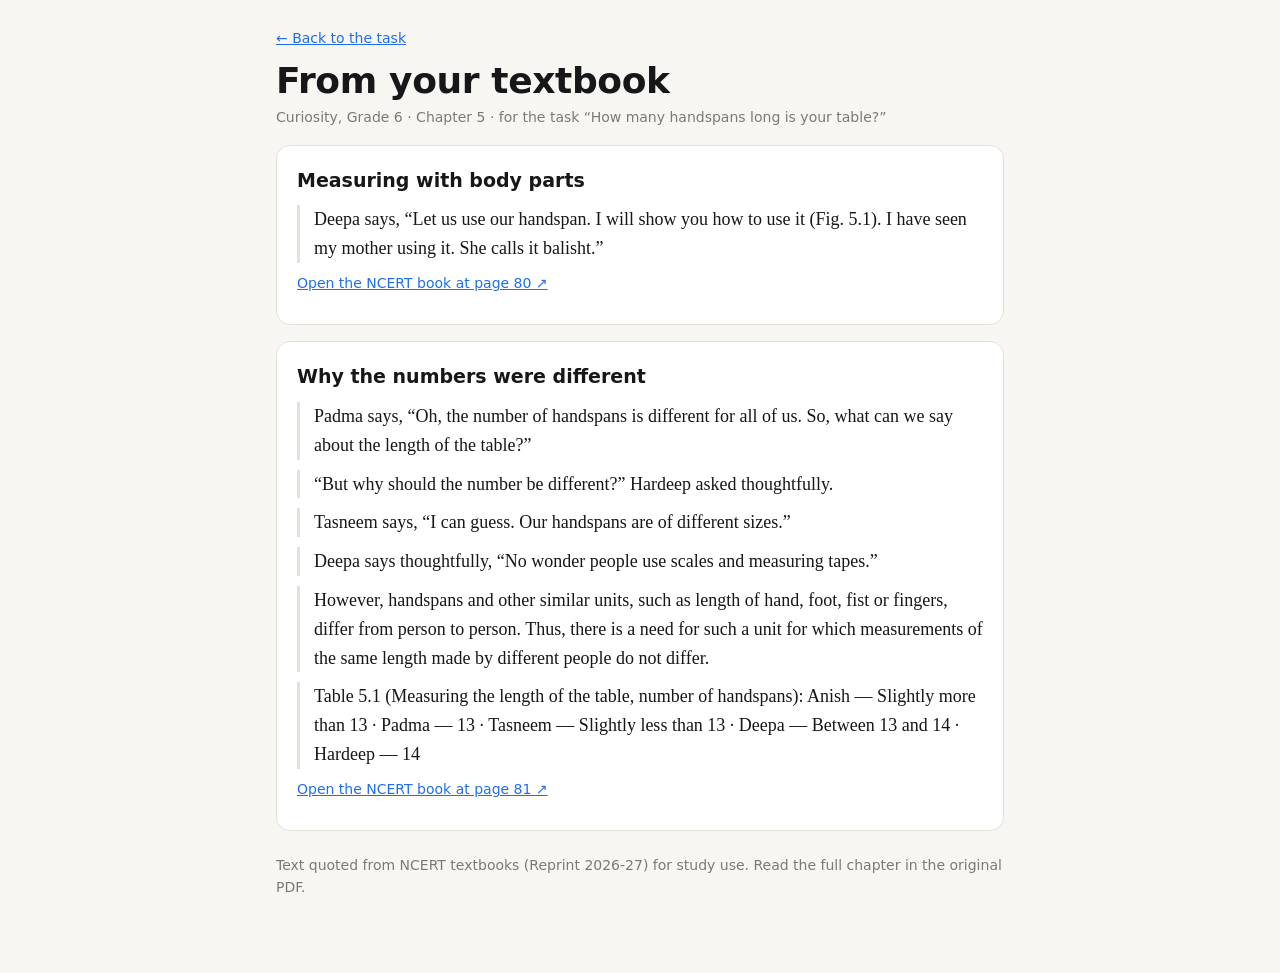
==== docs/book.html @ 21113540 "Add textbook context: passages, why-we-ask notes and highlighted book links Co-Authored-By: Claude O" ====
<!doctype html>
<html lang="en">
<head>
<meta charset="utf-8">
<meta name="viewport" content="width=device-width, initial-scale=1">
<title>From Your Textbook</title>
<meta name="description" content="The NCERT textbook passage behind each homework question, with the key sentence highlighted.">
<link rel="stylesheet" href="style.css">
<style>
.ask{border-left:3px solid var(--accent);background:var(--chip);padding:12px 14px;border-radius:0 10px 10px 0}
.ask b{display:block;margin-bottom:4px}
blockquote{margin:10px 0;padding:0 0 0 14px;border-left:3px solid var(--line);font-family:Georgia,"Times New Roman",serif;font-size:18px;line-height:1.6}
mark{background:#ffe58a;color:#17171a;padding:1px 2px;border-radius:3px;scroll-margin-top:120px}
@media (prefers-color-scheme:dark){:root:not([data-theme="light"]) mark{background:#7a5d00;color:#fff}}
.src{font-size:14px}
</style>
</head>
<body>
<main>
  <p class="muted"><a href="./" id="back">← Back to the task</a></p>
  <div id="out"></div>
  <p class="muted" style="margin-top:24px">Text quoted from NCERT textbooks (Reprint 2026-27) for study use. Read the full chapter in the original PDF.</p>
</main>
<script src="assignments.js"></script>
<script>
const esc = s => String(s ?? '').replace(/[&<>"]/g, c => ({ '&': '&amp;', '<': '&lt;', '>': '&gt;', '"': '&quot;' }[c]));
const q = new URLSearchParams(location.search), A = ASSIGNMENTS.find(a => a.id === q.get('a')) || ASSIGNMENTS[0];
const Q = A.questions.find(x => x.id === q.get('q')), ref = Q && Q.ref;
document.getElementById('back').href = './#' + A.id;
document.title = `${A.book.title}: From Your Textbook`;
const mark = p => {
  const t = esc(p);
  if (!ref || !p.includes(ref)) return t;
  return t.replace(esc(ref), `<mark id="hl">${esc(ref)}</mark>`);
};
let refSection = null;
document.getElementById('out').innerHTML = `
  <h1>From your textbook</h1>
  <p class="muted">${esc(A.book.title)} · for the task “${esc(A.title)}”</p>
  ${Q ? `<div class="ask"><b>${esc(Q.phase)}: ${esc(Q.label)}</b>${esc(Q.why || '')}</div>` : ''}
  ${A.book.sections.map(s => {
    const hit = ref && s.paras.some(p => p.includes(ref));
    if (hit) refSection = s;
    return `<section class="card"><h2 style="font-size:19px">${esc(s.heading)}</h2>
      ${s.paras.map(p => `<blockquote>${mark(p)}</blockquote>`).join('')}
      <p class="src"><a href="${A.book.pdf}#page=${s.page}" target="_blank" rel="noopener">Open the NCERT book at page ${s.printed} ↗</a></p></section>`;
  }).join('')}`;
const h = document.getElementById('hl');
if (h) setTimeout(() => h.scrollIntoView({ block: 'center' }), 50);
</script>
</body>
</html>
---- docs/style.css ----
:root{
  color-scheme:light;
  --bg:#f7f6f2; --surface:#ffffff; --line:#e4e1d8; --ink:#17171a; --ink-2:#4f4e4a; --ink-3:#7c7a73;
  --accent:#1f6feb; --accent-ink:#ffffff; --ok:#15803d; --ok-bg:#e7f6ec; --warn:#b45309; --warn-bg:#fdf3e4; --chip:#f0eee8;
}
@media (prefers-color-scheme:dark){
  :root:not([data-theme="light"]){
    color-scheme:dark;
    --bg:#121214; --surface:#1b1b1e; --line:#303034; --ink:#f1f0ec; --ink-2:#c6c4bd; --ink-3:#97958d;
    --accent:#5b9bff; --accent-ink:#0b0b0d; --ok:#6fdc96; --ok-bg:#12301e; --warn:#f2b067; --warn-bg:#33240f; --chip:#26262a;
  }
}
:root[data-theme="dark"]{
  color-scheme:dark;
  --bg:#121214; --surface:#1b1b1e; --line:#303034; --ink:#f1f0ec; --ink-2:#c6c4bd; --ink-3:#97958d;
  --accent:#5b9bff; --accent-ink:#0b0b0d; --ok:#6fdc96; --ok-bg:#12301e; --warn:#f2b067; --warn-bg:#33240f; --chip:#26262a;
}
*{box-sizing:border-box}
body{margin:0;background:var(--bg);color:var(--ink);font:17px/1.55 system-ui,-apple-system,"Segoe UI",Roboto,"Noto Sans",sans-serif}
main{max-width:760px;margin:0 auto;padding:28px 16px 64px}
h1{font-size:clamp(26px,5vw,36px);line-height:1.15;margin:0 0 6px;letter-spacing:-.01em}
h2{font-size:22px;margin:0 0 8px}
h3{font-size:17px;margin:18px 0 6px}
p{margin:0 0 10px}
a{color:var(--accent)}
.muted{color:var(--ink-3);font-size:14px}
.card{background:var(--surface);border:1px solid var(--line);border-radius:14px;padding:20px;margin-top:16px}
.row{display:flex;gap:10px;flex-wrap:wrap;align-items:end}
.row>*{flex:1 1 140px;min-width:0}
label{display:block;font-size:14px;font-weight:600;color:var(--ink-2);margin-bottom:4px}
input,select{width:100%;font:inherit;padding:11px 12px;border:1px solid var(--line);border-radius:10px;background:var(--bg);color:var(--ink)}
input:focus,select:focus{outline:2px solid var(--accent);outline-offset:1px}
button{font:inherit;font-weight:700;padding:12px 18px;border-radius:10px;border:0;background:var(--accent);color:var(--accent-ink);cursor:pointer;min-height:46px}
button.ghost{background:transparent;color:var(--accent);border:1px solid var(--line)}
button:disabled{opacity:.5;cursor:default}
.chip{display:inline-block;font-size:12px;font-weight:700;padding:3px 8px;border-radius:999px;background:var(--chip);color:var(--ink-2);margin-right:6px}
.tasks{display:grid;grid-template-columns:repeat(auto-fill,minmax(220px,1fr));gap:12px;margin-top:12px}
.task{display:block;text-align:left;background:var(--surface);color:var(--ink);border:1px solid var(--line);border-radius:12px;padding:14px;font-weight:400}
.task b{display:block;margin-top:6px;font-size:16px;line-height:1.3}
.task.done{border-color:var(--ok)}
.step{display:flex;gap:12px;align-items:flex-start;margin:8px 0}
.num{flex:0 0 28px;height:28px;border-radius:50%;background:var(--chip);font-weight:800;display:grid;place-items:center;font-size:14px}
.big{font-size:30px;font-weight:800;letter-spacing:-.01em}
.opts{display:flex;flex-wrap:wrap;gap:8px}
.opts button{background:var(--chip);color:var(--ink);font-weight:600}
.opts button.sel{background:var(--accent);color:var(--accent-ink)}
.msg{border-radius:10px;padding:12px 14px;margin-top:12px}
.msg.ok{background:var(--ok-bg);color:var(--ok)}
.msg.warn{background:var(--warn-bg);color:var(--warn)}
.msg ul{margin:6px 0 0;padding-left:20px}
.locked{display:inline-block;background:var(--ok-bg);color:var(--ok);font-weight:700;padding:4px 10px;border-radius:8px}
ul.plain{padding-left:20px;margin:4px 0}
table{width:100%;border-collapse:collapse;font-size:14px}
th{text-align:left;font-size:12px;color:var(--ink-3);text-transform:uppercase;letter-spacing:.05em;padding:6px 8px;border-bottom:1px solid var(--line)}
td{padding:7px 8px;border-bottom:1px solid var(--line);vertical-align:top}
.tw{overflow-x:auto}
svg{display:block;width:100%;height:auto}
svg text{fill:var(--ink-2);font:17px system-ui,sans-serif}
.hide{display:none!important}
.print-only{display:none}
@media print{
  body{background:#fff;color:#000} .no-print{display:none!important} .print-only{display:block}
  .card{border:1px solid #999;break-inside:avoid} main{max-width:none}
}
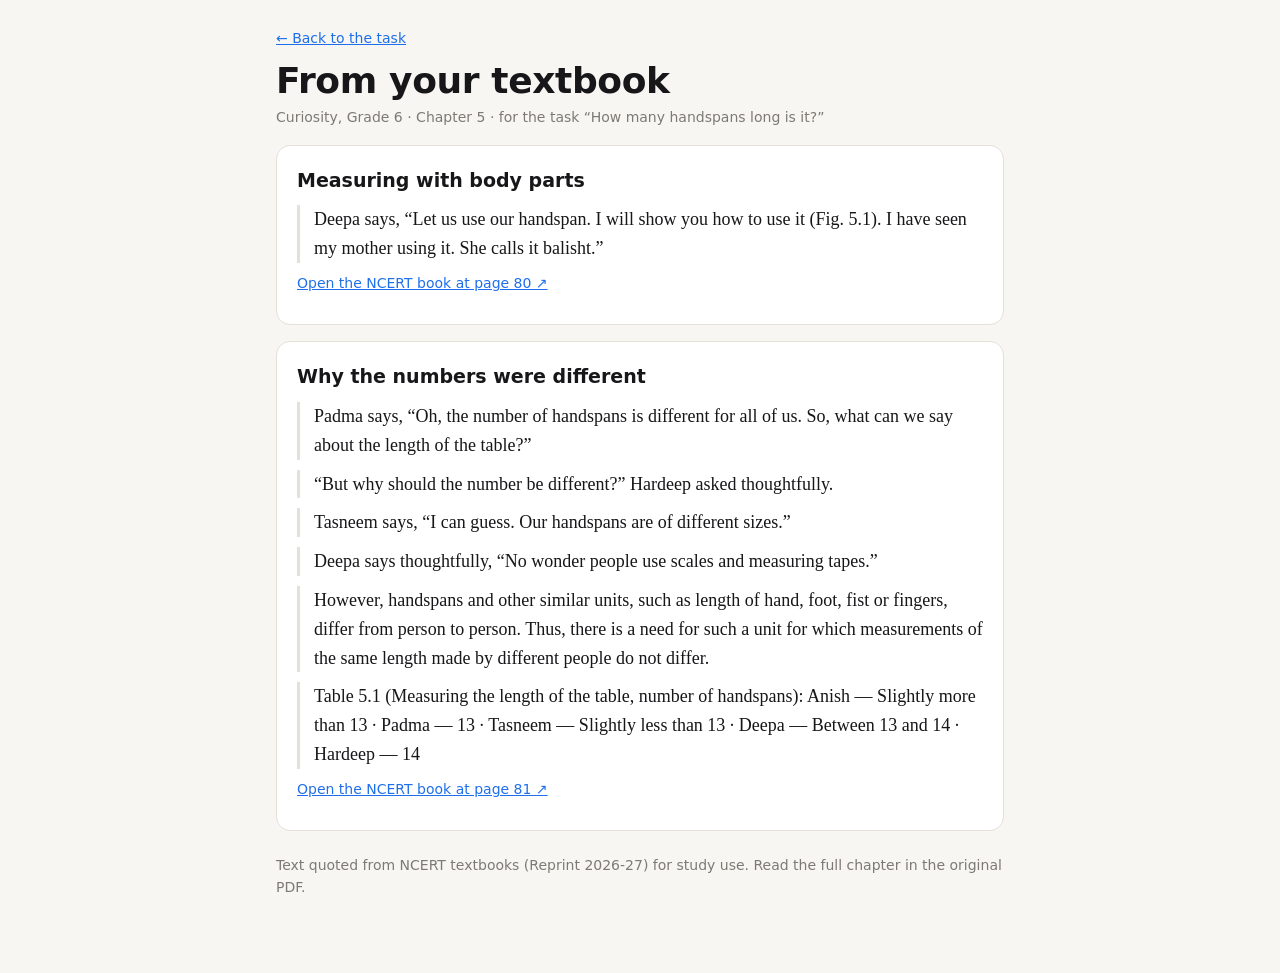
==== commit 76120923: "New short questions, stepper UI, trimmed copy; checker with private rules Questions are now 5-6 shor" ====
--- a/docs/book.html
+++ b/docs/book.html
@@ -37,7 +37,7 @@
 document.getElementById('out').innerHTML = `
   <h1>From your textbook</h1>
   <p class="muted">${esc(A.book.title)} · for the task “${esc(A.title)}”</p>
-  ${Q ? `<div class="ask"><b>${esc(Q.phase)}: ${esc(Q.label)}</b>${esc(Q.why || '')}</div>` : ''}
+  ${Q ? `<div class="ask"><b>${esc(fill(Q.label, CASE(47)))}</b></div>` : ''}
   ${A.book.sections.map(s => {
     const hit = ref && s.paras.some(p => p.includes(ref));
     if (hit) refSection = s;
--- a/docs/style.css
+++ b/docs/style.css
@@ -62,3 +62,71 @@
   body{background:#fff;color:#000} .no-print{display:none!important} .print-only{display:block}
   .card{border:1px solid #999;break-inside:avoid} main{max-width:none}
 }
+
+/* ---- stepper UI ---- */
+:root{--r:14px}
+body{font-size:16px}
+.app{max-width:640px;margin:0 auto;padding:16px 16px 96px}
+.topbar{display:flex;align-items:center;gap:12px;margin:4px 0 14px}
+.topbar a.brand{font-weight:800;text-decoration:none;color:var(--ink);font-size:18px}
+.topbar .sp{flex:1}
+.back{display:inline-flex;align-items:center;gap:4px;text-decoration:none;font-weight:600;min-height:44px}
+.grid{display:grid;gap:12px;grid-template-columns:repeat(auto-fill,minmax(250px,1fr));margin-top:14px}
+.tcard{display:block;text-decoration:none;color:var(--ink);background:var(--surface);border:1px solid var(--line);border-radius:var(--r);padding:16px}
+.tcard:hover,.tcard:focus-visible{border-color:var(--accent)}
+.tcard h3{margin:8px 0 6px;font-size:17px;line-height:1.3}
+.tcard .meta{font-size:14px;color:var(--ink-3)}
+.status{display:inline-block;font-size:12px;font-weight:700;padding:2px 8px;border-radius:999px;background:var(--chip);color:var(--ink-2)}
+.status.got_it{background:var(--ok-bg);color:var(--ok)} .status.partly{background:var(--warn-bg);color:var(--warn)}
+.hero h1{font-size:26px;margin:0 0 6px}
+.hero p{margin:0;color:var(--ink-2)}
+.chips{display:flex;flex-wrap:wrap;gap:8px;margin:12px 0}
+.chip2{background:var(--chip);color:var(--ink);border-radius:999px;padding:6px 12px;font-size:14px}
+.line{font-size:17px;margin:6px 0}
+.muted2{color:var(--ink-3);font-size:14px}
+.safety{background:var(--warn-bg);color:var(--warn);border-radius:10px;padding:10px 12px;font-weight:600;margin:12px 0}
+.progress{height:6px;background:var(--chip);border-radius:999px;overflow:hidden;margin:6px 0 4px}
+.progress>i{display:block;height:100%;background:var(--accent);transition:width .25s}
+.stepno{font-size:13px;color:var(--ink-3);font-weight:600}
+.screen{background:var(--surface);border:1px solid var(--line);border-radius:var(--r);padding:20px;margin-top:12px}
+.screen h2{font-size:22px;margin:0 0 6px}
+.do{background:var(--chip);border-radius:10px;padding:10px 12px;margin:8px 0 14px;font-size:16px}
+.fld{margin:16px 0}
+.fld>label,.fld>.lab{display:block;font-weight:600;margin-bottom:6px;font-size:16px}
+.numrow2{display:flex;align-items:center;gap:8px}
+.numrow2 input{max-width:180px;font-size:20px;padding:12px}
+.numrow2 .u{color:var(--ink-3)}
+.opts2{display:grid;gap:8px}
+.opt{display:block;width:100%;text-align:left;background:var(--bg);color:var(--ink);border:2px solid var(--line);border-radius:12px;padding:12px 14px;font-weight:600;min-height:48px}
+.opt[aria-checked="true"]{border-color:var(--accent);background:var(--chip)}
+.opt:disabled{opacity:.7}
+textarea.txt{width:100%;min-height:96px;font:inherit;font-size:17px;padding:12px;border:1px solid var(--line);border-radius:12px;background:var(--bg);color:var(--ink);resize:vertical}
+.count{font-size:13px;color:var(--ink-3);text-align:right}
+.err{color:#b42318;font-size:14px;margin-top:6px;font-weight:600}
+@media (prefers-color-scheme:dark){:root:not([data-theme="light"]) .err{color:#ffb4a9}}
+.hint{font-size:15px;border-radius:10px;padding:8px 12px;margin-top:8px}
+.hint.ok{background:var(--ok-bg);color:var(--ok)} .hint.warn{background:var(--warn-bg);color:var(--warn)}
+.lockrow{font-size:14px;color:var(--ok);font-weight:700;margin-top:8px}
+.bar{position:fixed;left:0;right:0;bottom:0;background:var(--surface);border-top:1px solid var(--line);padding:10px 16px;z-index:5}
+.bar .in{max-width:640px;margin:0 auto;display:flex;gap:10px}
+.bar button{flex:1;min-height:48px;font-size:17px}
+.btn2{background:var(--accent);color:var(--accent-ink);border:0;border-radius:12px;font-weight:700;padding:12px 18px;cursor:pointer;min-height:48px;font:inherit;font-weight:700}
+.btn2.ghost{background:transparent;color:var(--accent);border:1px solid var(--line)}
+.btn2:disabled{opacity:.5}
+:focus-visible{outline:3px solid var(--accent);outline-offset:2px}
+.result{text-align:center}
+.badge{display:inline-block;font-size:30px;font-weight:800;padding:8px 22px;border-radius:14px;margin:6px 0 12px}
+.badge.got_it{background:var(--ok-bg);color:var(--ok)} .badge.partly{background:var(--warn-bg);color:var(--warn)} .badge.not_yet{background:var(--chip);color:var(--ink-2)}
+.items{list-style:none;padding:0;margin:12px 0;text-align:left}
+.items li{display:flex;gap:10px;align-items:baseline;padding:8px 0;border-bottom:1px solid var(--line);font-size:16px}
+.items li:last-child{border-bottom:0}
+.items .tick{font-weight:800;width:22px}
+.items .ok .tick{color:var(--ok)} .items .no .tick{color:var(--warn)}
+.items .fbk{margin-left:auto;color:var(--ink-3);font-size:14px;text-align:right}
+.codebox{font:700 18px ui-monospace,Menlo,monospace;background:var(--chip);border-radius:10px;padding:10px;word-break:break-all;margin:10px 0}
+details.ans{margin-top:14px;text-align:left}
+details.ans summary{cursor:pointer;font-weight:600}
+@media (prefers-reduced-motion:reduce){.progress>i{transition:none}}
+@media print{.bar,.topbar,.no-print{display:none!important} .app{padding:0}}
+.app main{padding:0;margin:0;max-width:none}
+#view:focus{outline:none}
